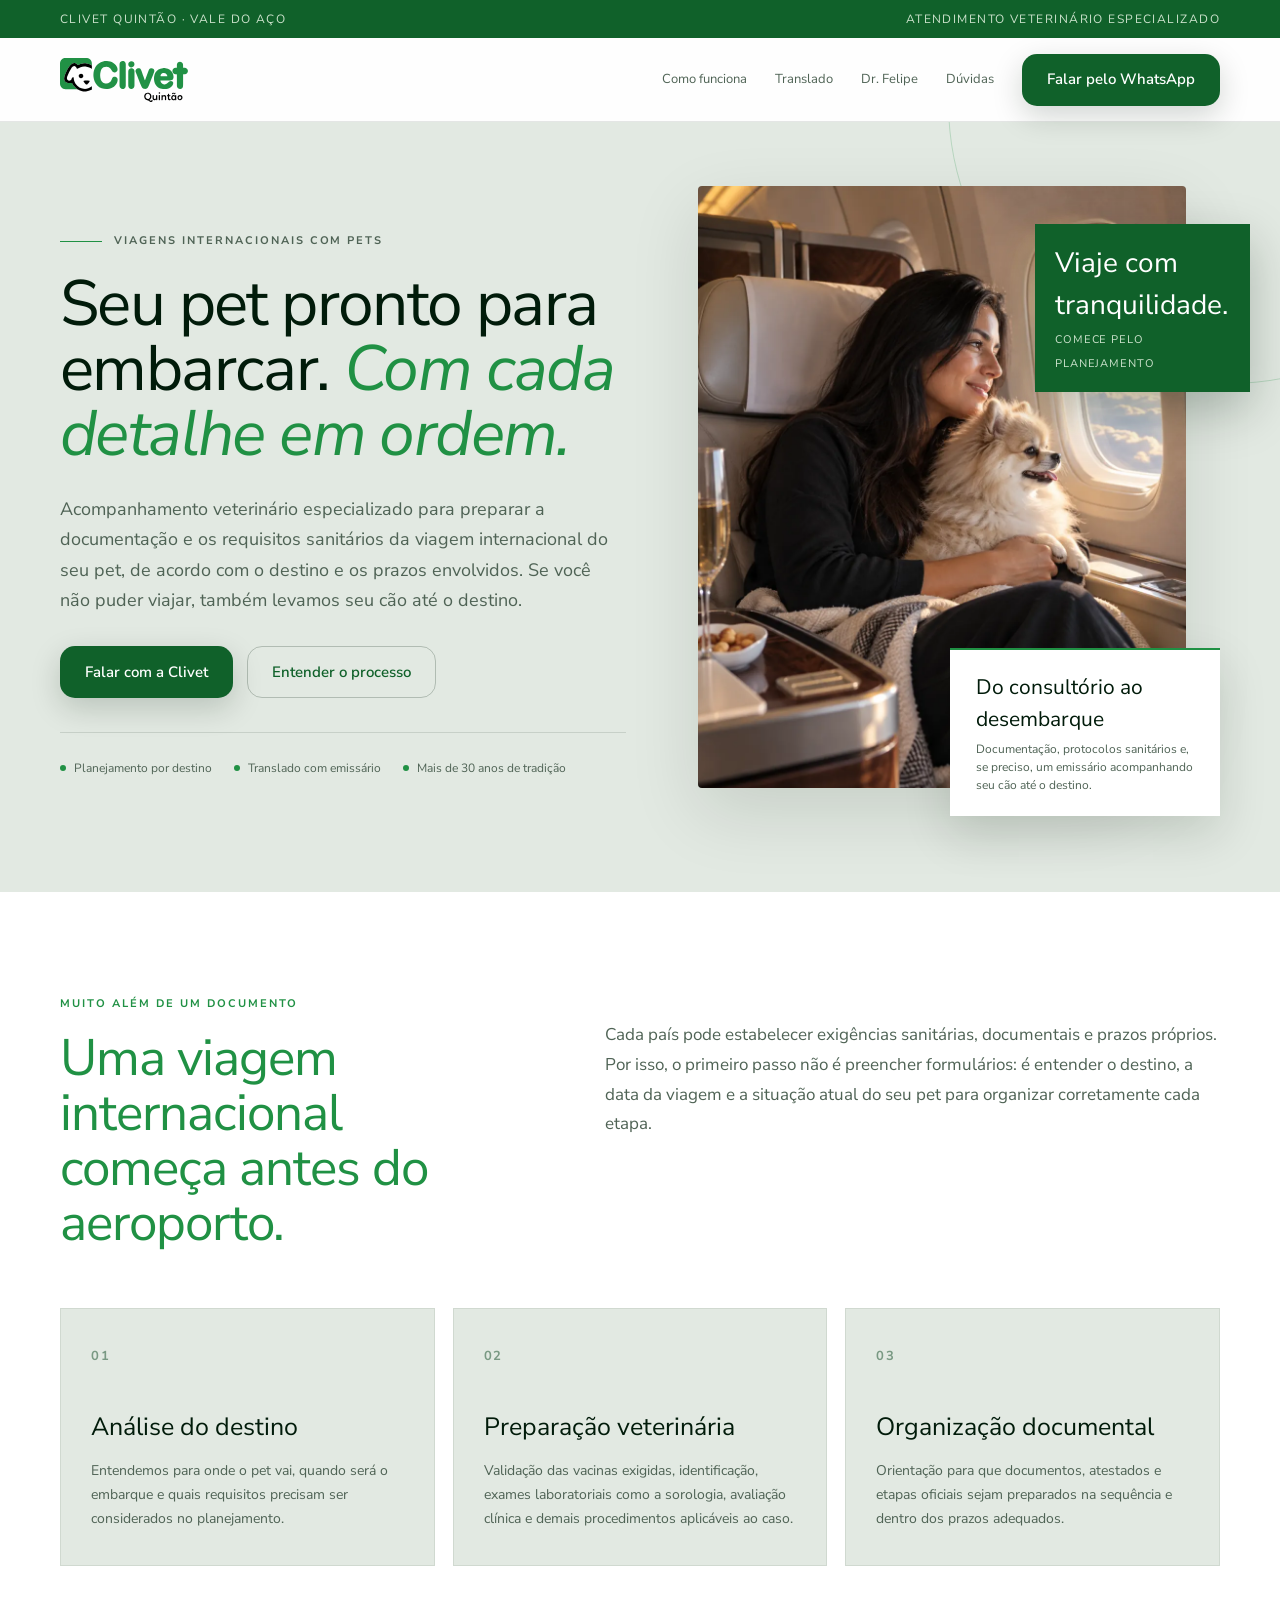
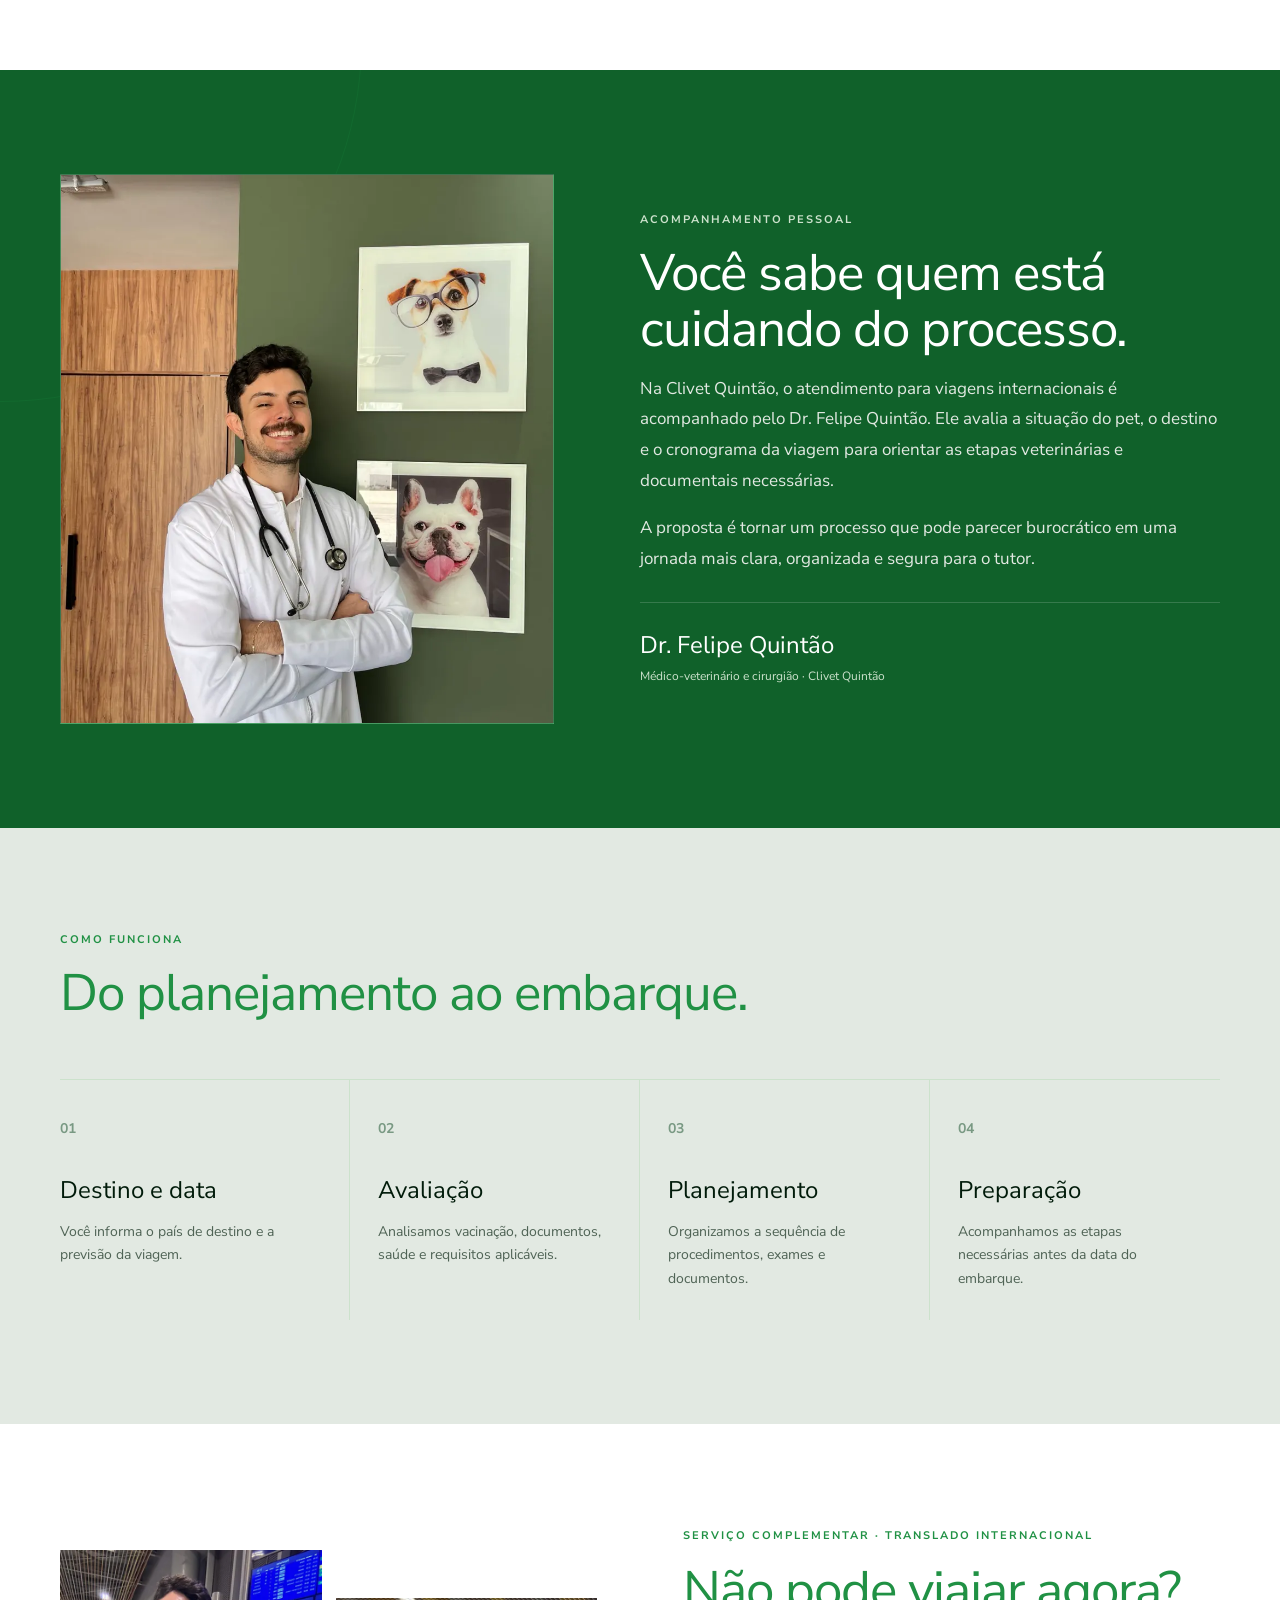
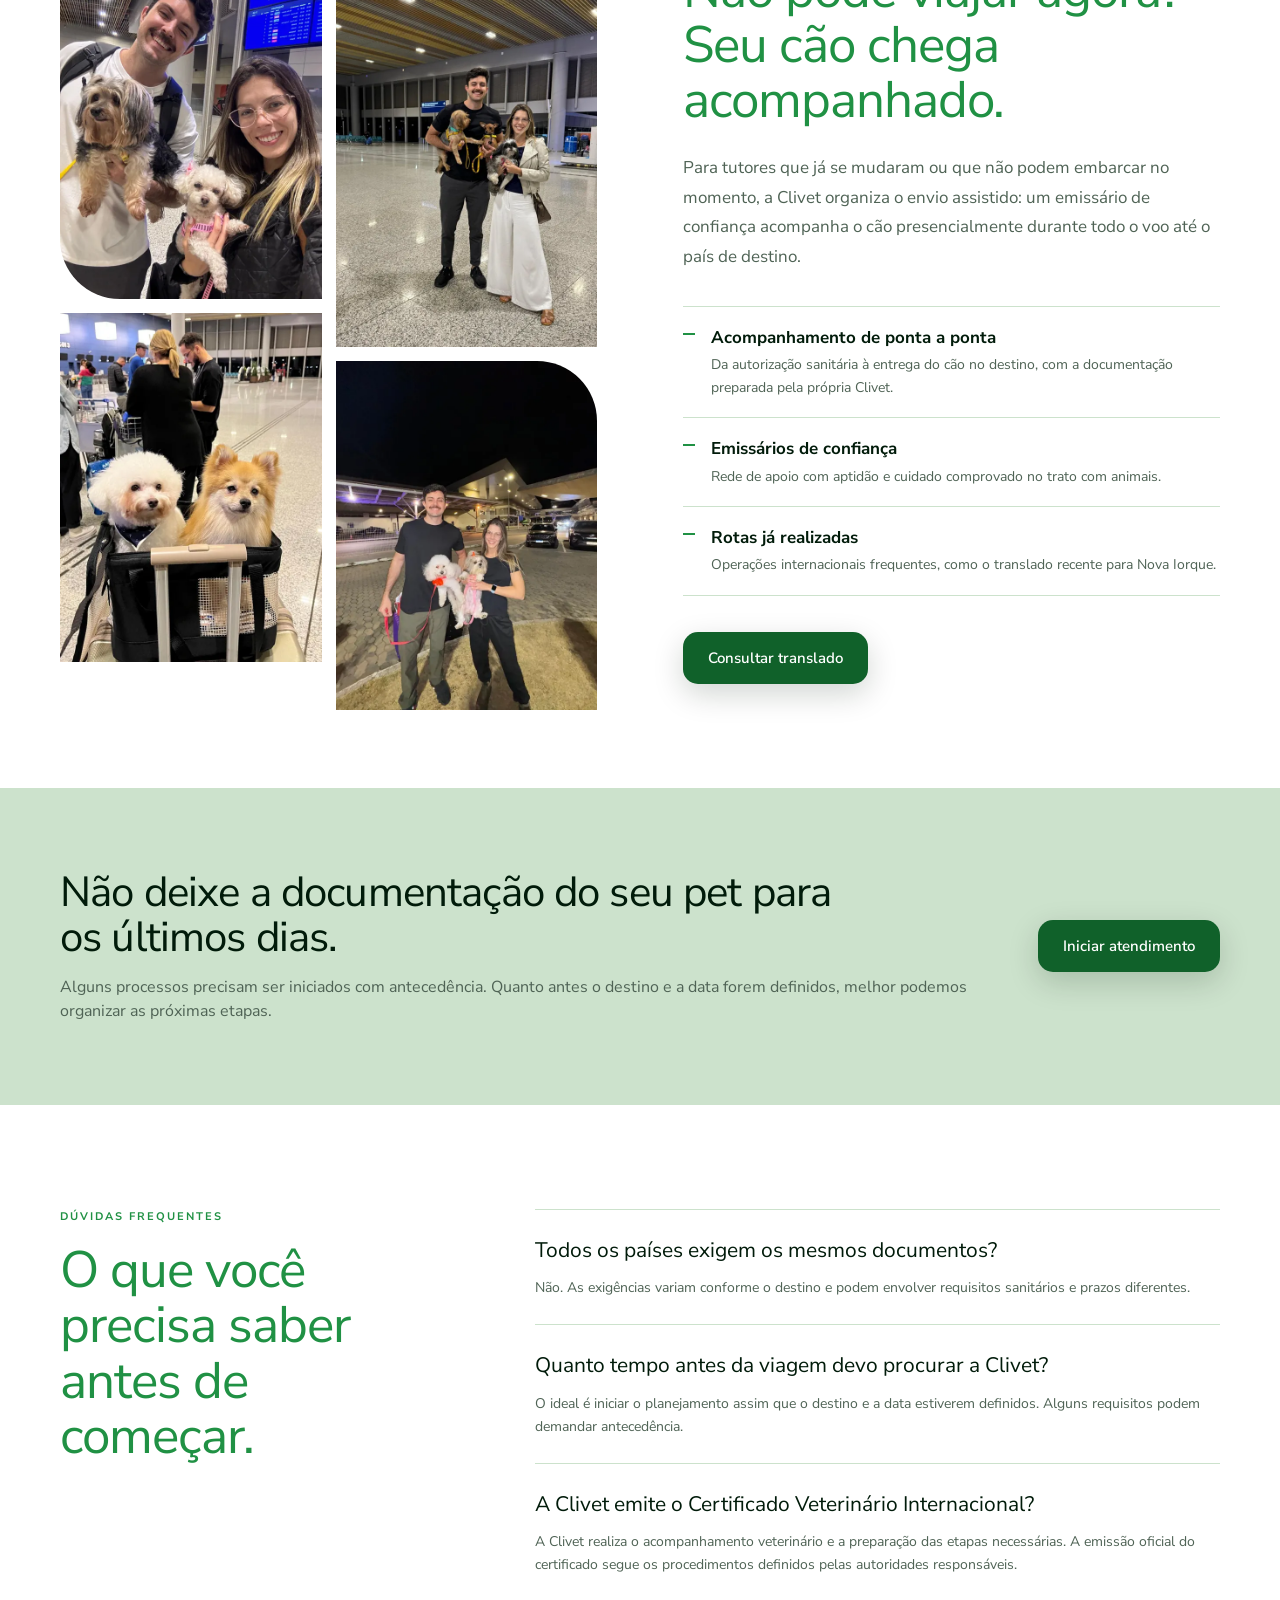
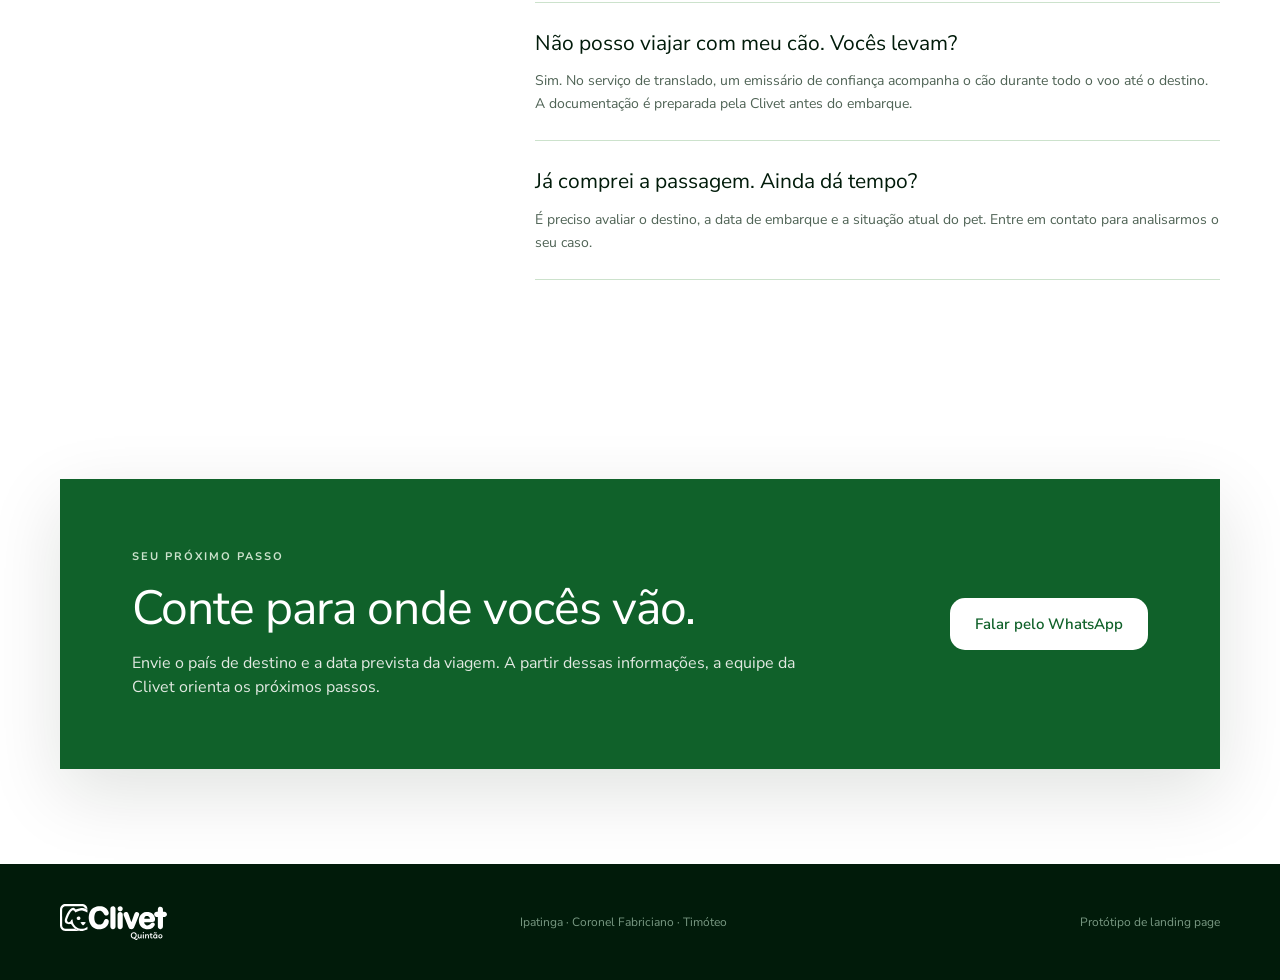
==== index.html @ 7252555c "chore: renomeia página para index.html (GitHub Pages) e bloqueia indexação Co-Authored-By: Claude Op" ====
<!doctype html>
<html lang="pt-BR">
<head>
<meta charset="utf-8" />
<meta name="viewport" content="width=device-width, initial-scale=1" />
<meta name="robots" content="noindex, nofollow" />
<title>Viagem Internacional com Pets | Clivet Quintão</title>
<meta name="description" content="Acompanhamento veterinário para preparação documental e sanitária de pets em viagens internacionais." />
<link rel="preconnect" href="https://fonts.googleapis.com" />
<link rel="preconnect" href="https://fonts.gstatic.com" crossorigin />
<link href="https://fonts.googleapis.com/css2?family=Nunito+Sans:ital,wght@0,400;0,600;0,700;0,800;1,400&display=swap" rel="stylesheet" />
<link rel="stylesheet" href="styles.css" />
</head>
<body>
  <div class="topbar"><div class="wrap"><span>Clivet Quintão · Vale do Aço</span><span>Atendimento veterinário especializado</span></div></div>
  <header class="nav">
    <div class="wrap">
      <a class="brand" href="#top" aria-label="Clivet Quintão">
        <img class="brand-logo" src="clivet_logo.svg" alt="Clivet Quintão" width="128" height="44" />
      </a>
      <nav class="nav-links"><a href="#processo">Como funciona</a><a href="#translado">Translado</a><a href="#felipe">Dr. Felipe</a><a href="#duvidas">Dúvidas</a><a class="btn btn-primary" href="#contato" data-whatsapp>Falar pelo WhatsApp</a></nav>
    </div>
  </header>

  <main id="top">
    <section class="hero">
      <div class="wrap hero-grid">
        <div>
          <div class="eyebrow">Viagens internacionais com pets</div>
          <h1>Seu pet pronto para embarcar. <em>Com cada detalhe em ordem.</em></h1>
          <p class="lead">Acompanhamento veterinário especializado para preparar a documentação e os requisitos sanitários da viagem internacional do seu pet, de acordo com o destino e os prazos envolvidos. Se você não puder viajar, também levamos seu cão até o destino.</p>
          <div class="hero-actions"><a class="btn btn-primary" href="#contato" data-whatsapp>Falar com a Clivet</a><a class="btn btn-outline" href="#processo">Entender o processo</a></div>
          <div class="trust-row"><span><i class="dot"></i> Planejamento por destino</span><span><i class="dot"></i> Translado com emissário</span><span><i class="dot"></i> Mais de 30 anos de tradição</span></div>
        </div>
        <div class="hero-photo">
          <div class="micro-card"><b>Viaje com tranquilidade.</b><span>Comece pelo planejamento</span></div>
          <div class="photo-frame">
            <img class="photo photo--hero" src="translado/web/translado3-hero.webp" alt="Tutora com seu cão no colo, sentada junto à janela do avião durante o voo" width="1000" height="1250" fetchpriority="high" />
          </div>
          <div class="photo-label"><strong>Do consultório ao desembarque</strong><span>Documentação, protocolos sanitários e, se preciso, um emissário acompanhando seu cão até o destino.</span></div>
        </div>
      </div>
    </section>

    <section class="section section-white" id="processo">
      <div class="wrap">
        <div class="intro-grid">
          <div><div class="kicker">Muito além de um documento</div><h2>Uma viagem internacional começa antes do aeroporto.</h2></div>
          <div><p class="section-copy">Cada país pode estabelecer exigências sanitárias, documentais e prazos próprios. Por isso, o primeiro passo não é preencher formulários: é entender o destino, a data da viagem e a situação atual do seu pet para organizar corretamente cada etapa.</p></div>
        </div>
        <div class="cards">
          <article class="card"><span class="card-num">01</span><h3>Análise do destino</h3><p>Entendemos para onde o pet vai, quando será o embarque e quais requisitos precisam ser considerados no planejamento.</p></article>
          <article class="card"><span class="card-num">02</span><h3>Preparação veterinária</h3><p>Validação das vacinas exigidas, identificação, exames laboratoriais como a sorologia, avaliação clínica e demais procedimentos aplicáveis ao caso.</p></article>
          <article class="card"><span class="card-num">03</span><h3>Organização documental</h3><p>Orientação para que documentos, atestados e etapas oficiais sejam preparados na sequência e dentro dos prazos adequados.</p></article>
        </div>
      </div>
    </section>

    <section class="section doctor" id="felipe">
      <div class="wrap doctor-grid">
        <div class="doctor-portrait">
          <img class="photo" src="dr_felipe_quintao.webp" alt="Dr. Felipe Quintão na Clivet Quintão" width="900" height="1200" loading="lazy" />
        </div>
        <div>
          <div class="kicker">Acompanhamento pessoal</div>
          <h2>Você sabe quem está cuidando do processo.</h2>
          <p>Na Clivet Quintão, o atendimento para viagens internacionais é acompanhado pelo Dr. Felipe Quintão. Ele avalia a situação do pet, o destino e o cronograma da viagem para orientar as etapas veterinárias e documentais necessárias.</p>
          <p>A proposta é tornar um processo que pode parecer burocrático em uma jornada mais clara, organizada e segura para o tutor.</p>
          <div class="doctor-sign"><strong>Dr. Felipe Quintão</strong><span>Médico-veterinário e cirurgião · Clivet Quintão</span></div>
        </div>
      </div>
    </section>

    <section class="section" id="etapas">
      <div class="wrap">
        <div class="kicker">Como funciona</div><h2>Do planejamento ao embarque.</h2>
        <div class="timeline">
          <div class="step"><span class="no">01</span><h3>Destino e data</h3><p>Você informa o país de destino e a previsão da viagem.</p></div>
          <div class="step"><span class="no">02</span><h3>Avaliação</h3><p>Analisamos vacinação, documentos, saúde e requisitos aplicáveis.</p></div>
          <div class="step"><span class="no">03</span><h3>Planejamento</h3><p>Organizamos a sequência de procedimentos, exames e documentos.</p></div>
          <div class="step"><span class="no">04</span><h3>Preparação</h3><p>Acompanhamos as etapas necessárias antes da data do embarque.</p></div>
        </div>
      </div>
    </section>

    <section class="section section-white transfer" id="translado">
      <div class="wrap transfer-grid">
        <div class="transfer-photos">
          <img src="translado/web/translado-3.webp" alt="Dr. Felipe Quintão com dois cães no aeroporto" width="600" height="800" loading="lazy" />
          <img src="translado/web/translado-1.webp" alt="Cães com a equipe no saguão do aeroporto antes do embarque" width="600" height="800" loading="lazy" />
          <img src="translado/web/translado-4.webp" alt="Dois cães na bolsa de transporte, prontos para o voo" width="600" height="800" loading="lazy" />
          <img src="translado/web/translado-2.webp" alt="Cães acompanhados na chegada ao aeroporto" width="600" height="800" loading="lazy" />
        </div>
        <div>
          <div class="kicker">Serviço complementar · Translado internacional</div>
          <h2>Não pode viajar agora? Seu cão chega acompanhado.</h2>
          <p class="section-copy">Para tutores que já se mudaram ou que não podem embarcar no momento, a Clivet organiza o envio assistido: um emissário de confiança acompanha o cão presencialmente durante todo o voo até o país de destino.</p>
          <ul class="transfer-list">
            <li><strong>Acompanhamento de ponta a ponta</strong><span>Da autorização sanitária à entrega do cão no destino, com a documentação preparada pela própria Clivet.</span></li>
            <li><strong>Emissários de confiança</strong><span>Rede de apoio com aptidão e cuidado comprovado no trato com animais.</span></li>
            <li><strong>Rotas já realizadas</strong><span>Operações internacionais frequentes, como o translado recente para Nova Iorque.</span></li>
          </ul>
          <a class="btn btn-primary" href="#contato" data-whatsapp="translado">Consultar translado</a>
        </div>
      </div>
    </section>

    <section class="quote">
      <div class="wrap quote-inner">
        <div><h2>Não deixe a documentação do seu pet para os últimos dias.</h2><p>Alguns processos precisam ser iniciados com antecedência. Quanto antes o destino e a data forem definidos, melhor podemos organizar as próximas etapas.</p></div>
        <a class="btn btn-primary" href="#contato" data-whatsapp>Iniciar atendimento</a>
      </div>
    </section>

    <section class="section section-white" id="duvidas">
      <div class="wrap faq-grid">
        <div><div class="kicker">Dúvidas frequentes</div><h2>O que você precisa saber antes de começar.</h2></div>
        <div class="faq">
          <div class="faq-item"><strong>Todos os países exigem os mesmos documentos?</strong><p>Não. As exigências variam conforme o destino e podem envolver requisitos sanitários e prazos diferentes.</p></div>
          <div class="faq-item"><strong>Quanto tempo antes da viagem devo procurar a Clivet?</strong><p>O ideal é iniciar o planejamento assim que o destino e a data estiverem definidos. Alguns requisitos podem demandar antecedência.</p></div>
          <div class="faq-item"><strong>A Clivet emite o Certificado Veterinário Internacional?</strong><p>A Clivet realiza o acompanhamento veterinário e a preparação das etapas necessárias. A emissão oficial do certificado segue os procedimentos definidos pelas autoridades responsáveis.</p></div>
          <div class="faq-item"><strong>Não posso viajar com meu cão. Vocês levam?</strong><p>Sim. No serviço de translado, um emissário de confiança acompanha o cão durante todo o voo até o destino. A documentação é preparada pela Clivet antes do embarque.</p></div>
          <div class="faq-item"><strong>Já comprei a passagem. Ainda dá tempo?</strong><p>É preciso avaliar o destino, a data de embarque e a situação atual do pet. Entre em contato para analisarmos o seu caso.</p></div>
        </div>
      </div>
    </section>

    <section class="final-cta" id="contato">
      <div class="wrap"><div class="final-box"><div><div class="kicker">Seu próximo passo</div><h2>Conte para onde vocês vão.</h2><p>Envie o país de destino e a data prevista da viagem. A partir dessas informações, a equipe da Clivet orienta os próximos passos.</p></div><a class="btn" href="#contato" data-whatsapp>Falar pelo WhatsApp</a></div></div>
    </section>
  </main>

  <footer><div class="wrap"><div class="brand"><img class="brand-logo brand-logo--light" src="clivet_logo_footer.svg" alt="Clivet Quintão" width="105" height="36" /></div><span>Ipatinga · Coronel Fabriciano · Timóteo</span><span>Protótipo de landing page</span></div></footer>
  <div class="mobile-cta"><a class="btn btn-primary" href="#contato" data-whatsapp>Falar pelo WhatsApp</a></div>

  <dialog class="lead-modal" id="lead-dialog" aria-labelledby="lead-title">
    <form id="lead-form" class="lead-form">
      <button type="button" class="lead-close" data-close aria-label="Fechar">×</button>
      <div class="kicker">Viagem internacional</div>
      <h2 id="lead-title">Vamos conversar pelo WhatsApp</h2>
      <p>Deixe seu nome e telefone para que a equipe da Clivet possa te atender.</p>
      <label>Nome<input name="nome" type="text" autocomplete="name" required minlength="2" maxlength="80" /></label>
      <label>Telefone com DDD<input name="telefone" type="tel" inputmode="numeric" autocomplete="tel-national" placeholder="(31) 99999-9999" required /></label>
      <button class="btn btn-primary" type="submit">Continuar no WhatsApp</button>
      <small>Ao continuar, você autoriza a Clivet Quintão a entrar em contato sobre este atendimento.</small>
    </form>
  </dialog>
  <script src="script.js" defer></script>
</body>
</html>
---- styles.css ----
:root{
  /* paleta clivetquintao.com.br */
  --ink:#10612A;        /* verde escuro: botões, fundos escuros */
  --ink-2:#0B4A1F;      /* hover */
  --text:#011B0A;       /* texto principal */
  --accent:#209144;     /* verde títulos */
  --cream:#E2E9E2;
  --paper:#FFFFFF;
  --line:#CCE2CC;
  --mint:#CCE2CC;
  --muted:#4F6355;      /* texto secundário (contraste AA) */
  --soft:#799983;
  --white:#fff;
  --font:"Nunito Sans",-apple-system,BlinkMacSystemFont,"Segoe UI",Arial,sans-serif;
  --shadow:0 24px 70px rgba(1,27,10,.12);
}
*{box-sizing:border-box}
html{scroll-behavior:smooth}
body{margin:0;background:var(--cream);color:var(--text);font-family:var(--font);line-height:1.5}
a{text-decoration:none;color:inherit}
.wrap{width:min(1160px,calc(100% - 44px));margin:auto}
.topbar{background:var(--ink);color:var(--mint);font-size:12px;letter-spacing:.12em;text-transform:uppercase;padding:10px 0}
.topbar .wrap{display:flex;justify-content:space-between;gap:20px}
.nav{height:84px;display:flex;align-items:center;border-bottom:1px solid rgba(1,27,10,.1);background:rgba(255,255,255,.94);backdrop-filter:blur(10px);position:sticky;top:0;z-index:20}
.nav .wrap{display:flex;align-items:center;justify-content:space-between}
.brand{display:flex;align-items:center;gap:12px}
.brand-logo{display:block;height:44px;width:auto}
.brand-logo--light{height:36px;filter:brightness(0) invert(1)}
.nav-links{display:flex;align-items:center;gap:28px;font-size:13px;color:var(--muted)}
.btn{display:inline-flex;align-items:center;justify-content:center;gap:10px;min-height:52px;padding:0 24px;border-radius:15px;font-weight:600;font-size:15px;transition:.2s ease;border:1px solid transparent}
.btn-primary{background:var(--ink);color:white;box-shadow:0 10px 30px rgba(1,27,10,.18)}
.btn-primary:hover{transform:translateY(-1px);background:var(--ink-2)}
.btn-outline{border-color:rgba(1,27,10,.22);color:var(--ink);background:transparent}
.hero{padding:64px 0 76px;position:relative;overflow:hidden}
.hero:before{content:"";position:absolute;width:560px;height:560px;border:1px solid rgba(32,145,68,.22);border-radius:50%;right:-230px;top:-300px}
.hero-grid{display:grid;grid-template-columns:1.04fr .96fr;gap:72px;align-items:center}
.eyebrow{display:inline-flex;align-items:center;gap:12px;font-size:11px;letter-spacing:.18em;text-transform:uppercase;font-weight:700;color:var(--muted);margin-bottom:22px}
.eyebrow:before{content:"";width:42px;height:1px;background:var(--accent)}
h1,h2,h3{font-family:var(--font);font-weight:400;color:var(--text);margin:0}
h1{font-size:clamp(48px,5vw,76px);line-height:1.02;letter-spacing:-.025em;max-width:710px}
h1 em{font-style:italic;color:var(--accent)}
.lead{font-size:18px;line-height:1.7;color:var(--muted);max-width:610px;margin:26px 0 30px}
.hero-actions{display:flex;gap:14px;flex-wrap:wrap}
.trust-row{display:flex;gap:22px;flex-wrap:wrap;margin-top:34px;padding-top:26px;border-top:1px solid rgba(1,27,10,.12);font-size:12px;color:var(--muted)}
.trust-row span{display:flex;align-items:center;gap:8px}.dot{width:6px;height:6px;border-radius:50%;background:var(--accent)}
.hero-photo{position:relative;min-height:630px}
.photo-frame{position:absolute;inset:0 34px 28px 0;background:linear-gradient(145deg,#E2E9E2,#CCE2CC 55%,#9FC2A6);border-radius:4px 4px 110px 4px;overflow:hidden;box-shadow:var(--shadow)}
.photo{position:absolute;inset:0;width:100%;height:100%;object-fit:cover;object-position:42% 30%}
.doctor-portrait .photo{object-position:40% 45%}
.photo-label{position:absolute;right:0;bottom:0;background:var(--paper);padding:22px 26px;width:270px;box-shadow:0 18px 45px rgba(1,27,10,.14);border-top:2px solid var(--accent)}
.photo-label strong{display:block;font-weight:700;font-size:21px;font-weight:400}.photo-label span{display:block;font-size:12px;color:var(--muted);margin-top:5px;line-height:1.5}
.micro-card{position:absolute;right:-30px;top:38px;background:var(--ink);color:white;padding:18px 20px;width:215px;z-index:4;box-shadow:0 18px 45px rgba(1,27,10,.25)}
.micro-card b{display:block;font-weight:700;font-size:28px;font-weight:400}.micro-card span{font-size:11px;color:var(--mint);letter-spacing:.08em;text-transform:uppercase}
.section{padding:104px 0}
.section-white{background:var(--paper)}
.intro-grid{display:grid;grid-template-columns:.85fr 1.15fr;gap:90px;align-items:start}
.kicker{font-size:11px;letter-spacing:.18em;text-transform:uppercase;font-weight:700;color:var(--accent);margin-bottom:18px}
h2{color:var(--accent);font-size:clamp(36px,4vw,56px);line-height:1.08;letter-spacing:-.02em}
.section-copy{font-size:17px;color:var(--muted);line-height:1.75;margin:24px 0 0}
.cards{display:grid;grid-template-columns:repeat(3,1fr);gap:18px;margin-top:56px}
.card{background:var(--cream);padding:34px 30px;min-height:250px;border:1px solid rgba(1,27,10,.08);position:relative}
.card-num{font-weight:700;font-size:13px;color:var(--soft);letter-spacing:.12em}.card h3{font-size:25px;margin:42px 0 13px}.card p{margin:0;color:var(--muted);font-size:14px;line-height:1.7}
.doctor{background:var(--ink);color:white;position:relative;overflow:hidden}
.doctor:before{content:"";position:absolute;width:720px;height:720px;border:1px solid rgba(32,145,68,.18);border-radius:50%;left:-360px;top:-390px}
.doctor-grid{display:grid;grid-template-columns:.92fr 1.08fr;gap:86px;align-items:center}
.doctor-portrait{height:550px;border:1px solid rgba(255,255,255,.2);position:relative;overflow:hidden;background:linear-gradient(155deg,#209144,#10612A 55%,#0B4A1F)}
.doctor .kicker,.final-box .kicker{color:var(--mint)}.doctor h2{color:white}.doctor p{color:var(--cream);font-size:17px;line-height:1.8}
.doctor-sign{margin-top:28px;padding-top:24px;border-top:1px solid rgba(255,255,255,.16)}
.doctor-sign strong{font-weight:700;font-weight:400;font-size:24px}.doctor-sign span{display:block;color:var(--mint);font-size:12px;margin-top:4px}
.timeline{display:grid;grid-template-columns:repeat(4,1fr);gap:0;margin-top:58px;border-top:1px solid var(--line)}
.step{padding:36px 28px 20px 0;border-right:1px solid var(--line);min-height:240px}.step:not(:first-child){padding-left:28px}.step:last-child{border-right:0}
.step .no{font-weight:700;font-size:14px;color:var(--soft)}.step h3{font-size:24px;margin:32px 0 12px}.step p{font-size:14px;color:var(--muted);line-height:1.65;margin:0}
.quote{padding:82px 0;background:var(--mint)}
.quote-inner{display:grid;grid-template-columns:1fr auto;gap:50px;align-items:center}
.quote h2{color:var(--text);font-size:42px;max-width:820px}.quote p{color:var(--muted);margin:14px 0 0}
.faq-grid{display:grid;grid-template-columns:.72fr 1.28fr;gap:90px}
.faq{border-top:1px solid var(--line)}
.faq-item{padding:25px 0;border-bottom:1px solid var(--line)}
.faq-item strong{font-weight:700;font-size:21px;font-weight:400;display:block}.faq-item p{margin:10px 0 0;color:var(--muted);font-size:14px;line-height:1.65}
.final-cta{padding:95px 0;background:var(--paper)}
.final-box{background:var(--ink);color:white;padding:70px 72px;display:grid;grid-template-columns:1fr auto;gap:60px;align-items:center;box-shadow:var(--shadow)}
.final-box h2{color:#fff;font-size:48px}.final-box p{color:var(--cream);max-width:680px;margin:16px 0 0}.final-box .btn{background:var(--white);color:var(--ink);white-space:nowrap}
footer{background:var(--text);color:var(--soft);padding:40px 0;font-size:12px}
footer .wrap{display:flex;justify-content:space-between;gap:40px;align-items:center}
.mobile-cta{display:none}
@media(max-width:900px){
  .topbar{display:none}.nav{height:72px}.nav-links a:not(.btn){display:none}.wrap{width:min(100% - 32px,1160px)}
  .hero{padding:42px 0 56px}.hero-grid,.intro-grid,.doctor-grid,.faq-grid,.quote-inner,.final-box{grid-template-columns:1fr;gap:42px}
  h1{font-size:49px}.lead{font-size:16px}.hero-photo{min-height:0}.micro-card{right:0}.photo-frame{position:relative;inset:auto;height:560px}.photo-label{position:relative;width:auto;margin:-36px 0 0 24px}
  .cards{grid-template-columns:1fr}.card{min-height:0}.timeline{grid-template-columns:1fr 1fr}.step{border-bottom:1px solid var(--line)}
  .doctor-portrait{height:480px}.section{padding:76px 0}.quote{padding:64px 0}.final-box{padding:48px 34px}.final-box h2{font-size:38px}
  footer .wrap{flex-direction:column;align-items:flex-start}.mobile-cta{display:block;position:fixed;left:16px;right:16px;bottom:14px;z-index:50}.mobile-cta .btn{width:100%;box-shadow:0 15px 40px rgba(0,0,0,.25)}
}
@media(max-width:560px){
  h1{font-size:41px}.hero-actions .btn{width:100%}.micro-card{display:none}.photo-label{padding:18px}.cards{margin-top:36px}.timeline{grid-template-columns:1fr}.step,.step:not(:first-child){padding:30px 0;border-right:0}.quote h2{font-size:34px}.final-box{padding:42px 26px}.photo-frame{height:430px}
}
/* caixa de captura do WhatsApp */
.lead-modal{border:0;padding:0;width:min(440px,calc(100% - 32px));border-top:3px solid var(--accent);box-shadow:var(--shadow);color:var(--text)}
.lead-modal::backdrop{background:rgba(1,27,10,.55);backdrop-filter:blur(3px)}
.lead-form{display:grid;gap:16px;padding:40px 34px 30px;position:relative}
.lead-form .kicker{margin:0}
.lead-form h2{font-size:30px;line-height:1.15}
.lead-form p{margin:0;color:var(--muted);font-size:15px}
.lead-form label{display:grid;gap:6px;font-size:13px;font-weight:700;color:var(--text)}
.lead-form input{font:inherit;font-weight:400;font-size:16px;padding:13px 14px;border:1px solid var(--line);border-radius:10px;background:#fff;color:var(--text)}
.lead-form input:focus{outline:2px solid var(--accent);outline-offset:1px;border-color:transparent}
.lead-form .btn{width:100%;margin-top:4px;cursor:pointer;font-family:inherit}
.lead-form small{font-size:11px;color:var(--muted);line-height:1.5}
.lead-close{position:absolute;top:10px;right:12px;border:0;background:none;font-size:28px;line-height:1;color:var(--muted);cursor:pointer;padding:6px}
.lead-close:hover{color:var(--text)}
/* translado internacional */
.transfer-grid{display:grid;grid-template-columns:1fr 1fr;gap:86px;align-items:center}
.transfer-photos{display:grid;grid-template-columns:1fr 1fr;gap:14px}
.transfer-photos img{display:block;width:100%;height:auto;aspect-ratio:3/4;object-fit:cover}
.transfer-photos img:nth-child(even){transform:translateY(48px)}
.transfer-photos img:first-child{border-radius:0 0 0 60px}.transfer-photos img:last-child{border-radius:0 60px 0 0}
.transfer .kicker{margin-bottom:18px}
.transfer-list{list-style:none;padding:0;margin:34px 0 36px;border-top:1px solid var(--line)}
.transfer-list li{padding:18px 0 18px 28px;border-bottom:1px solid var(--line);position:relative}
.transfer-list li:before{content:"";position:absolute;left:0;top:26px;width:12px;height:2px;background:var(--accent)}
.transfer-list strong{display:block;font-size:17px;font-weight:700}
.transfer-list span{display:block;color:var(--muted);font-size:14px;line-height:1.6;margin-top:4px}
@media(max-width:900px){.transfer-grid{grid-template-columns:1fr;gap:42px}.transfer-photos{padding-bottom:48px}}
@media(max-width:560px){.transfer-photos{gap:10px;padding-bottom:32px}.transfer-photos img:nth-child(even){transform:translateY(32px)}}
.photo--hero{object-position:55% 35%}
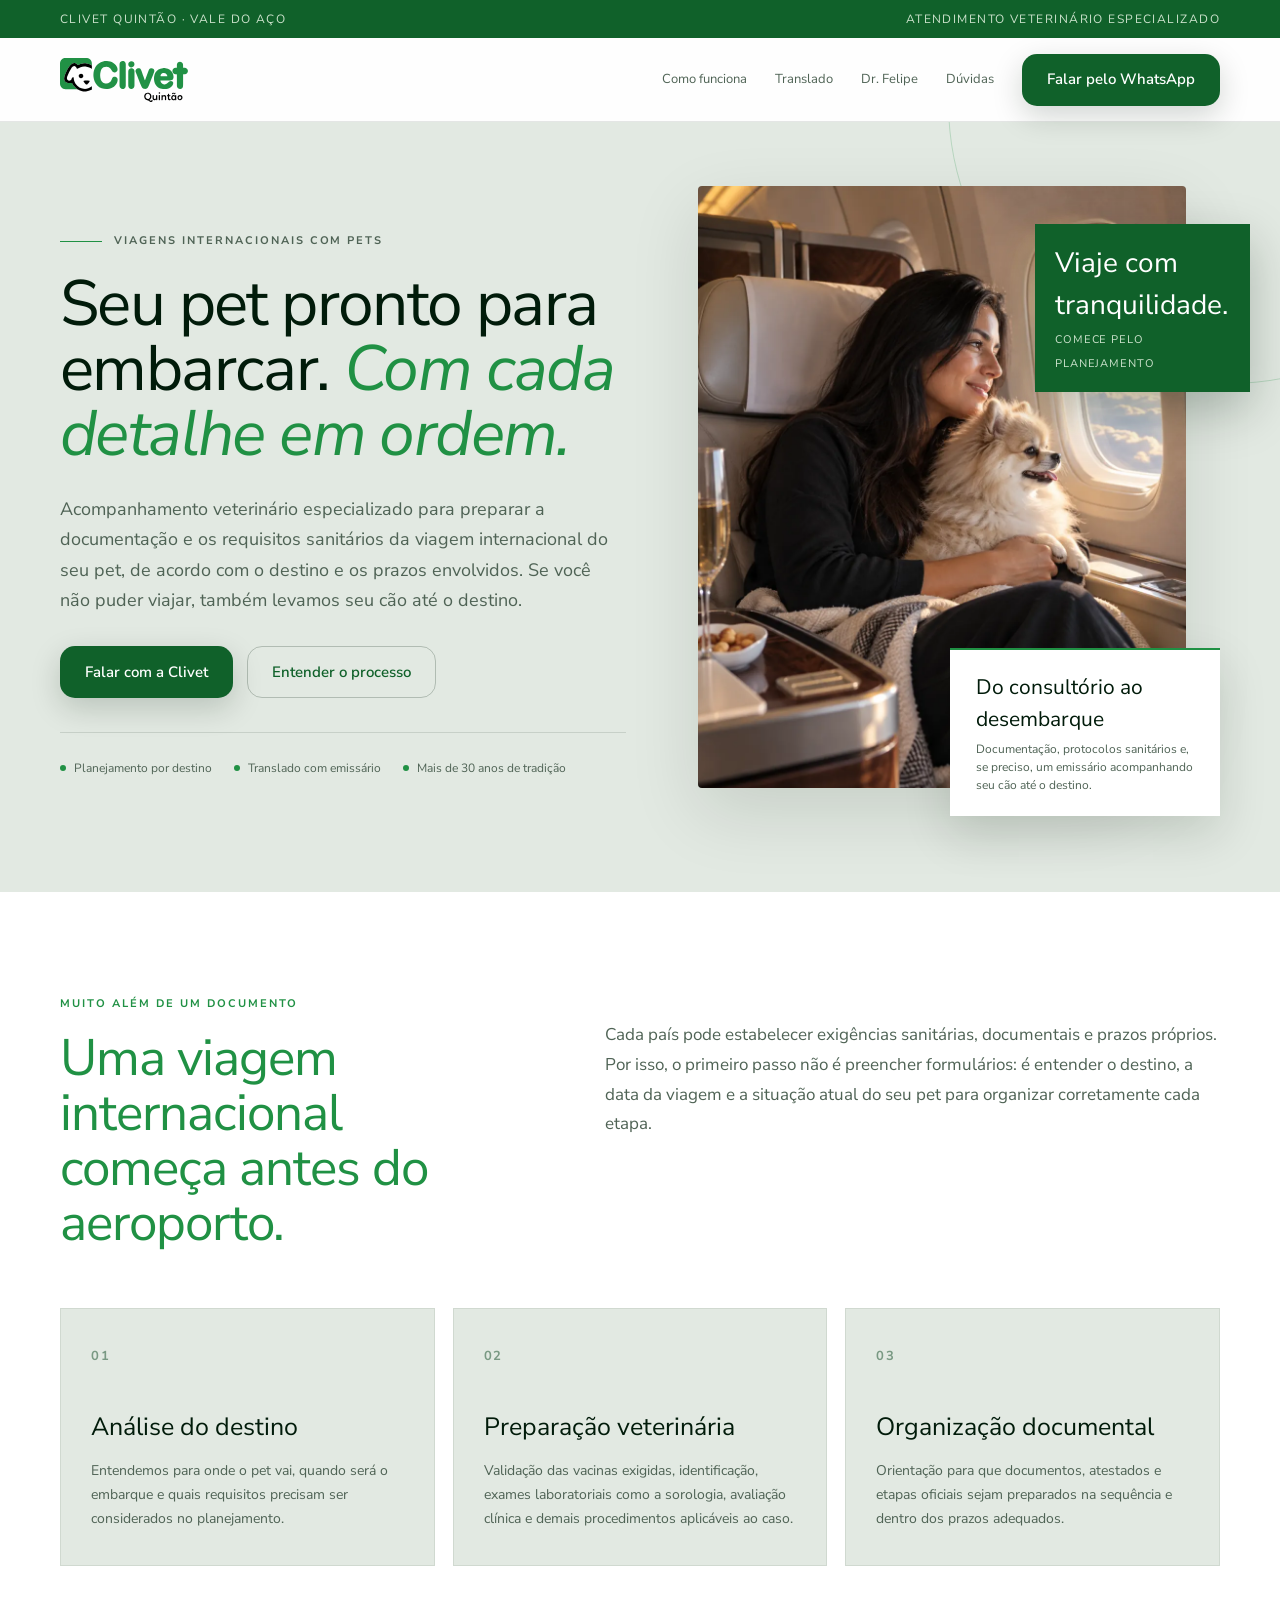
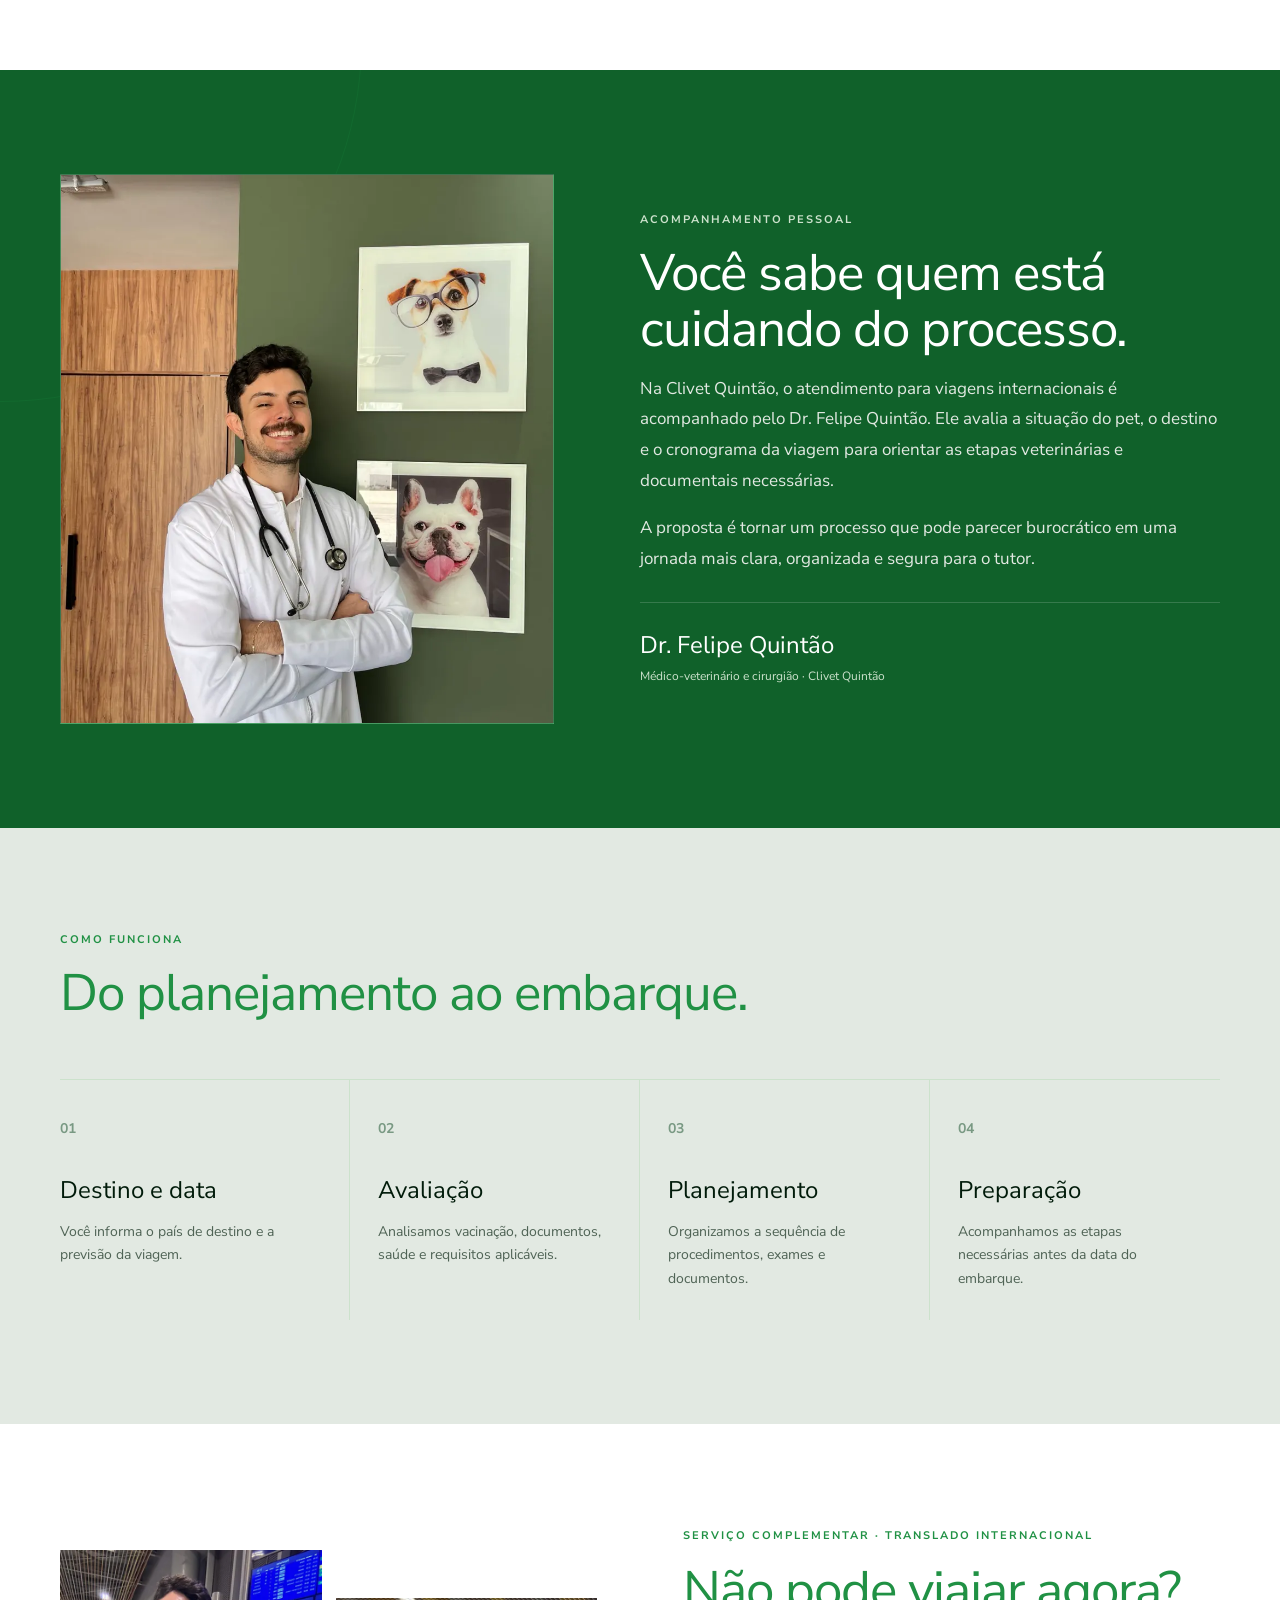
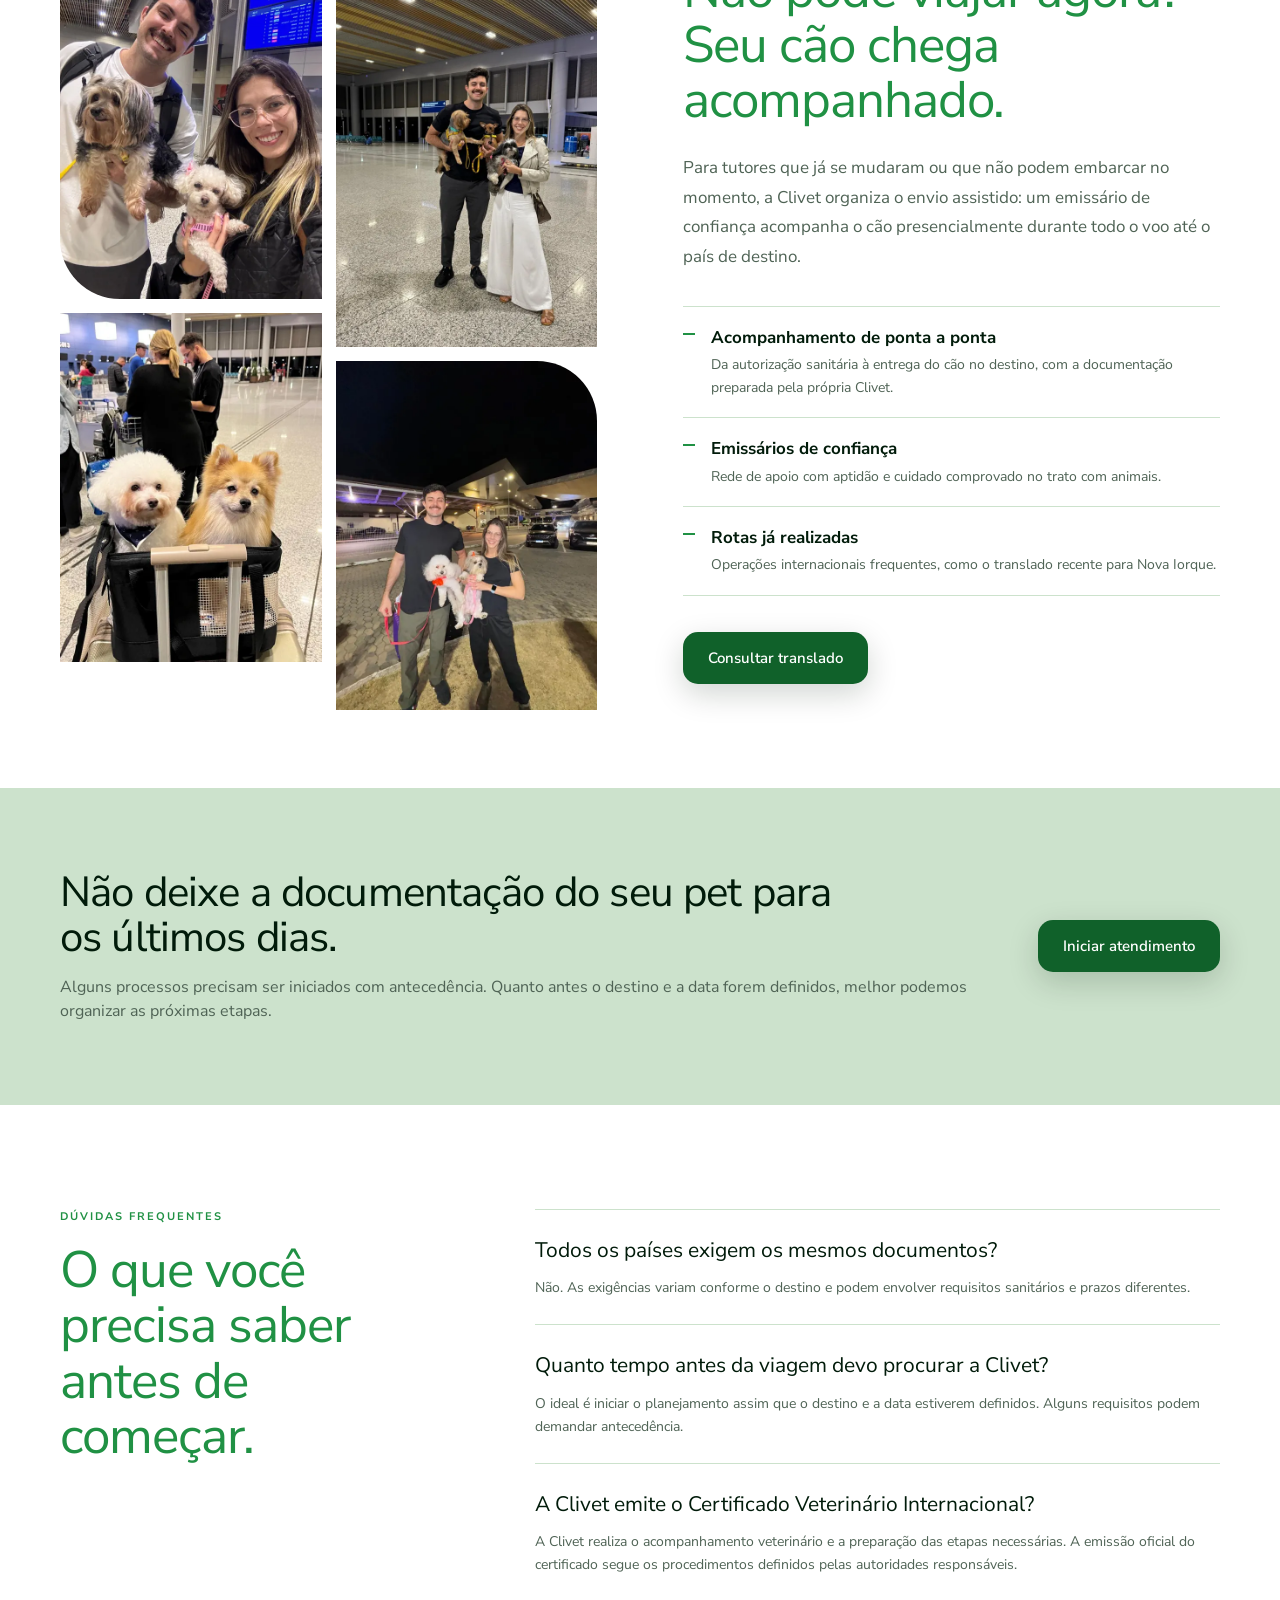
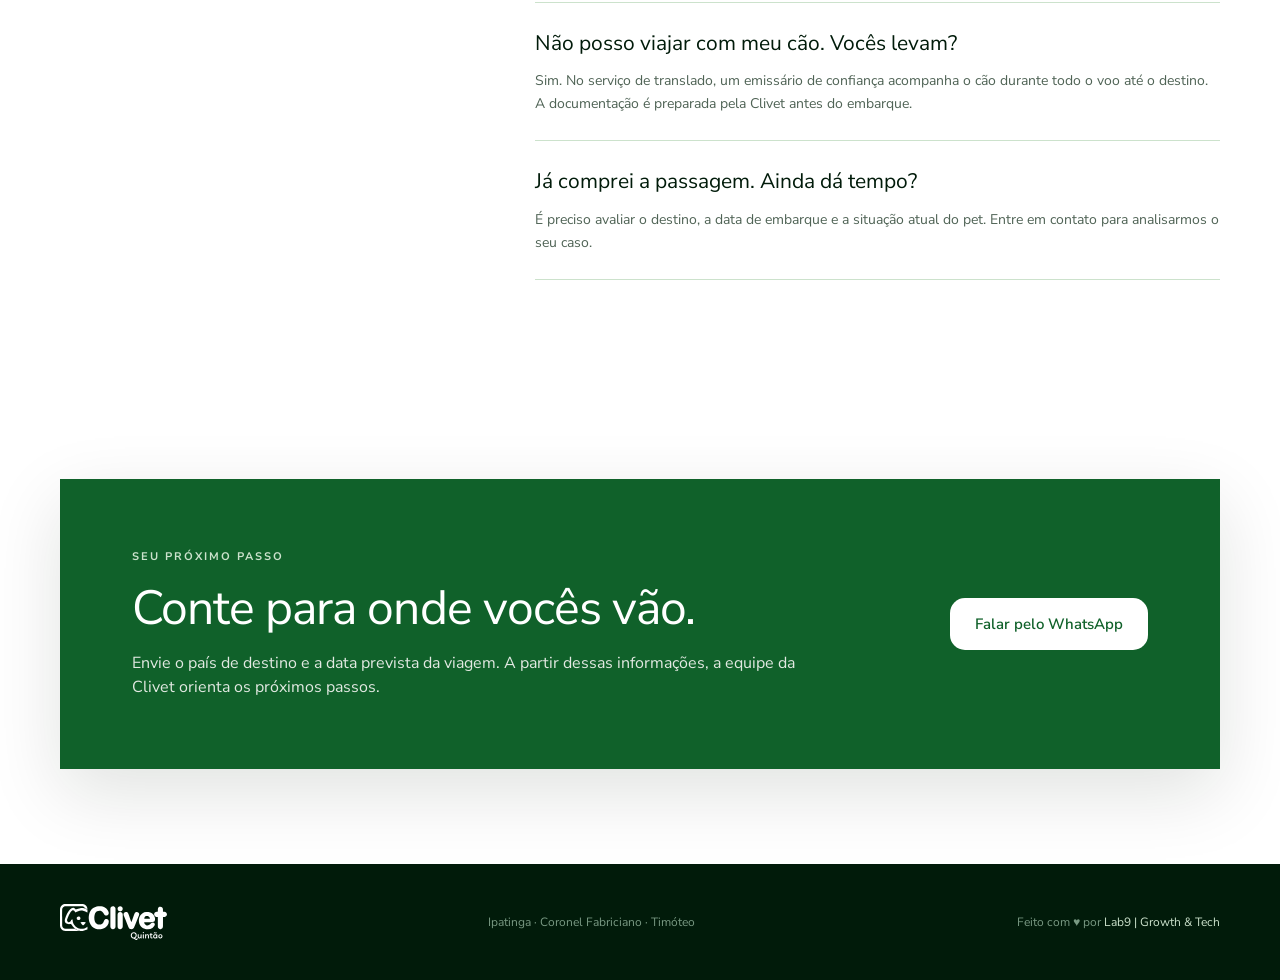
==== commit c0db7b14: "feat: crédito Lab9 no rodapé Co-Authored-By: Claude Opus 5.5 <noreply@anthropic.com>" ====
--- a/index.html
+++ b/index.html
@@ -130,7 +130,7 @@
     </section>
   </main>
 
-  <footer><div class="wrap"><div class="brand"><img class="brand-logo brand-logo--light" src="clivet_logo_footer.svg" alt="Clivet Quintão" width="105" height="36" /></div><span>Ipatinga · Coronel Fabriciano · Timóteo</span><span>Protótipo de landing page</span></div></footer>
+  <footer><div class="wrap"><div class="brand"><img class="brand-logo brand-logo--light" src="clivet_logo_footer.svg" alt="Clivet Quintão" width="105" height="36" /></div><span>Ipatinga · Coronel Fabriciano · Timóteo</span><span>Feito com <span aria-label="amor">♥</span> por <a class="footer-credit" href="https://lab9.digital/desenvolvimento-sites" target="_blank" rel="noopener">Lab9 | Growth &amp; Tech</a></span></div></footer>
   <div class="mobile-cta"><a class="btn btn-primary" href="#contato" data-whatsapp>Falar pelo WhatsApp</a></div>
 
   <dialog class="lead-modal" id="lead-dialog" aria-labelledby="lead-title">
--- a/styles.css
+++ b/styles.css
@@ -123,3 +123,4 @@
 @media(max-width:900px){.transfer-grid{grid-template-columns:1fr;gap:42px}.transfer-photos{padding-bottom:48px}}
 @media(max-width:560px){.transfer-photos{gap:10px;padding-bottom:32px}.transfer-photos img:nth-child(even){transform:translateY(32px)}}
 .photo--hero{object-position:55% 35%}
+.footer-credit{color:var(--mint);text-decoration:underline;text-decoration-color:transparent;text-underline-offset:3px;transition:text-decoration-color .2s}.footer-credit:hover,.footer-credit:focus-visible{text-decoration-color:currentColor}
